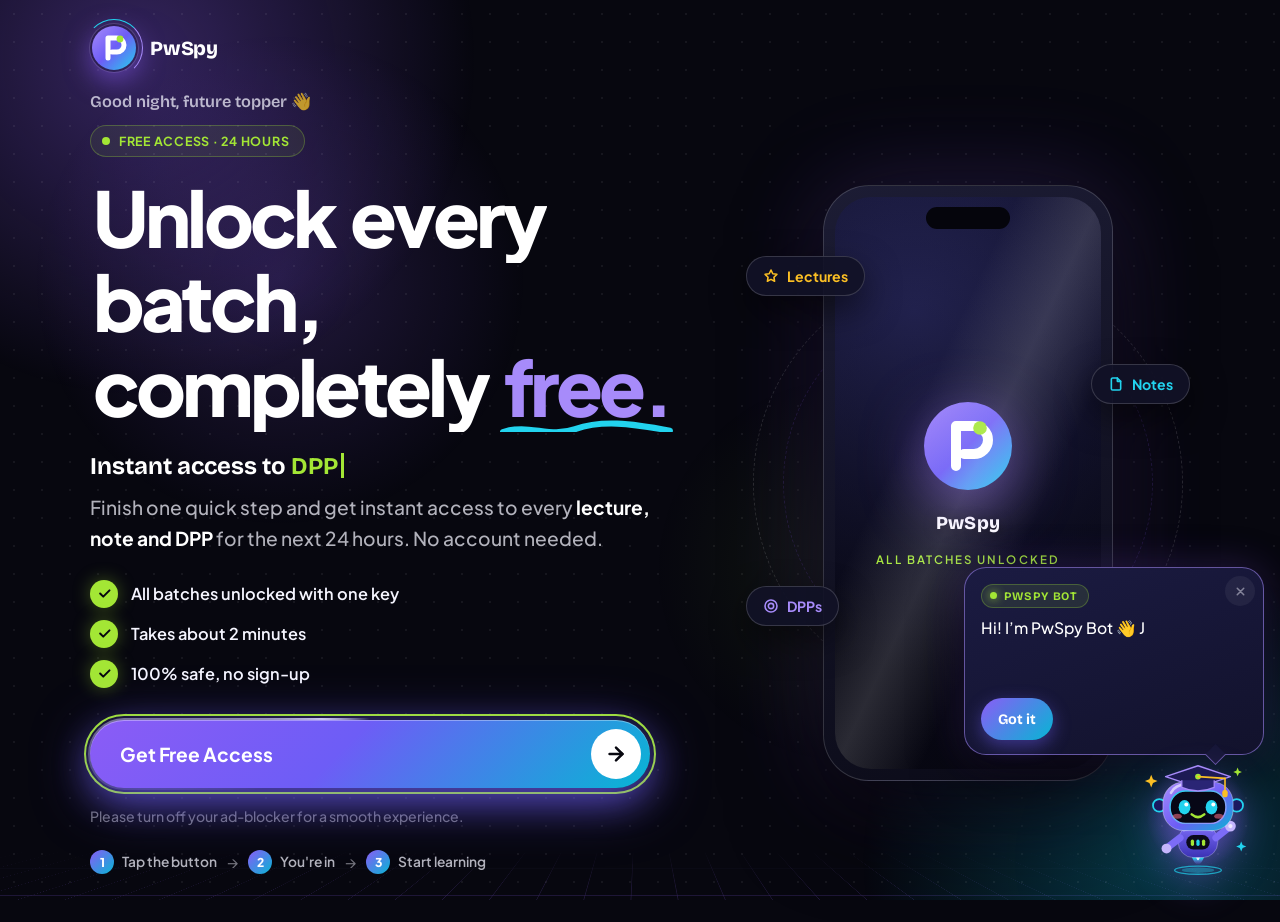
==== public/index.html @ b7577b9e "feat: redirect to new index page and create index.html V0-Chat-Id: pfvZakaR2ly" ====
<!DOCTYPE html>
<html lang="en">
<head>
<meta charset="UTF-8">
<meta name="viewport" content="width=device-width,initial-scale=1.0,minimum-scale=1.0,viewport-fit=cover">
<title>PwSpy · Unlock Access</title>
<link rel="icon" href="data:image/svg+xml,<svg xmlns='http://www.w3.org/2000/svg' viewBox='0 0 48 48'><circle cx='24' cy='24' r='22' fill='%238b5cf6'/><path d='M18 34V14h9a7 7 0 0 1 0 14h-5' fill='none' stroke='%23fff' stroke-width='5' stroke-linecap='round' stroke-linejoin='round'/></svg>" type="image/svg+xml">
<meta name="theme-color" content="#07070f">
<meta name="color-scheme" content="dark">
<link rel="preconnect" href="https://fonts.googleapis.com/">
<link rel="preconnect" href="https://fonts.gstatic.com/" crossorigin>
<link href="https://fonts.googleapis.com/css2?family=Bricolage+Grotesque:opsz,wght@12..96,300..800&family=Plus+Jakarta+Sans:wght@400..800&display=swap" rel="stylesheet">
<style>
@charset "utf-8";
*, ::before, ::after { margin: 0px; padding: 0px; box-sizing: border-box; }
:root { --bg: #07070f; --line: rgba(255,255,255,.09); --line2: rgba(255,255,255,.16); --tx: #f5f5ff; --tx2: rgba(245,245,255,.72); --tx3: rgba(245,245,255,.46); --v: #8b5cf6; --v2: #a78bfa; --c: #06b6d4; --c2: #22d3ee; --g: #a3e635; --ff: 'Plus Jakarta Sans',system-ui,-apple-system,'Segoe UI',Roboto,sans-serif; --fd: 'Bricolage Grotesque','Plus Jakarta Sans',system-ui,sans-serif; --ease: cubic-bezier(.16,1,.3,1); }
html { text-size-adjust: 100%; color-scheme: dark; }
::selection { background: rgba(139, 92, 246, 0.55); color: rgb(255, 255, 255); }
body { min-height: 100dvh; background: var(--bg); color: var(--tx); font-family: var(--ff); -webkit-font-smoothing: antialiased; overflow-x: hidden; position: relative; padding: max(18px,env(safe-area-inset-top)) max(20px,env(safe-area-inset-right)) max(28px,env(safe-area-inset-bottom)) max(20px,env(safe-area-inset-left)); }
a, button { touch-action: manipulation; -webkit-tap-highlight-color: transparent; font-family: inherit; }
button { border: none; background: none; color: inherit; cursor: pointer; }
:focus-visible { outline: 2px solid var(--c2); outline-offset: 3px; }
.bg { position: fixed; inset: 0px; pointer-events: none; z-index: 0; overflow: hidden; transform: translateZ(0px); }
.b1, .b2, .b3 { position: absolute; border-radius: 50%; }
.b1 { width: 720px; height: 720px; top: -300px; left: -220px; background: radial-gradient(circle, rgba(139, 92, 246, 0.34), transparent 66%); animation: 22s ease-in-out 0s infinite alternate none running drift; }
.b2 { width: 640px; height: 640px; bottom: -280px; right: -200px; background: radial-gradient(circle, rgba(6, 182, 212, 0.28), transparent 66%); animation: 28s ease-in-out 0s infinite alternate-reverse none running drift; }
.b3 { width: 420px; height: 420px; top: 40%; left: 50%; background: radial-gradient(circle, rgba(163, 230, 53, 0.08), transparent 66%); animation: 34s ease-in-out 0s infinite alternate none running drift; }
@keyframes drift { 0% { transform: translate(0px, 0px) scale(1); } 100% { transform: translate(46px, 32px) scale(1.12); } }
.dots { position: absolute; inset: 0px; opacity: 0.5; background-image: radial-gradient(rgba(255, 255, 255, 0.12) 1px, transparent 1px); background-size: 28px 28px; }
.page { position: relative; z-index: 1; width: 100%; max-width: 1100px; margin: 0px auto; min-height: calc(100dvh - 46px); display: flex; flex-direction: column; }
.nav { display: flex; align-items: center; justify-content: space-between; gap: 12px; padding: 6px 0px 0px; animation: rise .7s var(--ease) backwards; }
.logo { display: inline-flex; align-items: center; gap: 12px; font-family: var(--fd); font-size: 1.25rem; font-weight: 800; letter-spacing: -0.01em; color: rgb(255, 255, 255); cursor: pointer; }
.logo i { position: relative; display: grid; place-items: center; width: 48px; height: 48px; border-radius: 50%; }
.logo i svg { width: 100%; height: 100%; display: block; border-radius: 50%; box-shadow: rgba(139, 92, 246, 0.55) 0px 8px 26px, rgba(255, 255, 255, 0.15) 0px 0px 0px 1px; }
.logo i::after { content: ""; position: absolute; inset: -5px; border-radius: 50%; border: 1.5px solid transparent; border-top-color: var(--c2); border-right-color: var(--v2); animation: 6s linear 0s infinite normal none running spin; }
.main { flex: 1 1 0%; display: grid; grid-template-columns: minmax(0px, 1fr); gap: 40px; align-items: center; padding: 34px 0px 10px; }
.badge { display: inline-flex; align-items: center; gap: 9px; padding: 7px 15px 7px 11px; margin-bottom: 22px; border-radius: 100px; font-size: 0.78rem; font-weight: 700; letter-spacing: 0.06em; text-transform: uppercase; color: var(--g); background: rgba(163, 230, 53, 0.08); border: 1px solid rgba(163, 230, 53, 0.28); animation: rise .7s var(--ease) .1s backwards; }
.live { width: 8px; height: 8px; border-radius: 50%; background: var(--g); animation: 2s ease-out 0s infinite normal none running live; }
@keyframes live { 0% { box-shadow: rgba(163, 230, 53, 0.6) 0px 0px 0px 0px; } 100% { box-shadow: rgba(163, 230, 53, 0) 0px 0px 0px 11px; } }
h1 { font-size: clamp(2.6rem, 10.5vw, 4.7rem); font-weight: 800; line-height: 0.98; letter-spacing: -0.05em; color: rgb(255, 255, 255); }
.ln { display: block; }
.w { display: inline-block; overflow: hidden; vertical-align: top; padding: 0px 0.04em 0.12em; }
.w > span { display: inline-block; animation: up .9s var(--ease) calc(var(--d)*80ms + .25s) backwards; transition: transform .35s var(--ease); }
@keyframes up { 0% { transform: translateY(110%) rotate(5deg); } 100% { transform: none; } }
@media (hover: hover) { .w:not(.hl) > span:hover { transform: translateY(-6px) rotate(-3deg); } }
.hl { position: relative; color: var(--v2); }
.hl svg { position: absolute; left: 0px; bottom: -0.08em; width: 100%; height: 0.24em; overflow: visible; }
.hl path { fill: none; stroke: var(--c2); stroke-width: 4; stroke-linecap: round; stroke-dasharray: 320; stroke-dashoffset: 320; animation: ink 1.2s var(--ease) 1.1s forwards; }
@keyframes ink { 100% { stroke-dashoffset: 0; } }
.lead { margin-top: 22px; max-width: 30em; font-size: clamp(1.02rem, 3.9vw, 1.2rem); font-weight: 500; line-height: 1.6; color: var(--tx2); animation: rise .8s var(--ease) .55s backwards; }
.lead b { color: rgb(255, 255, 255); font-weight: 700; }
.perks { list-style: none; display: grid; gap: 12px; margin-top: 26px; }
.perks li { display: flex; align-items: center; gap: 13px; font-size: 1.02rem; font-weight: 600; animation: rise .7s var(--ease) backwards; transition: transform .3s var(--ease); }
.perks li:nth-child(1) { animation-delay: 0.7s; } .perks li:nth-child(2) { animation-delay: 0.8s; } .perks li:nth-child(3) { animation-delay: 0.9s; }
.perks li:hover { transform: translateX(6px); }
.perks i { flex-shrink: 0; width: 28px; height: 28px; border-radius: 50%; display: grid; place-items: center; color: rgb(7, 7, 15); background: var(--g); box-shadow: rgba(163, 230, 53, 0.35) 0px 0px 18px; transition: transform .3s var(--ease); }
.perks li:hover i { transform: scale(1.18) rotate(-8deg); }
.perks svg { width: 15px; height: 15px; }
.perks svg path { stroke-dasharray: 24; stroke-dashoffset: 24; animation: draw .5s var(--ease) forwards; }
.perks li:nth-child(1) path { animation-delay: 1s; } .perks li:nth-child(2) path { animation-delay: 1.15s; } .perks li:nth-child(3) path { animation-delay: 1.3s; }
@keyframes draw { 100% { stroke-dashoffset: 0; } }
.actions { display: flex; flex-direction: column; gap: 12px; margin-top: 32px; animation: rise .8s var(--ease) 1s backwards; }
.cta-wrap { position: relative; max-width: 560px; }
.glow { position: absolute; inset: 4px; border-radius: 100px; background: transparent; box-shadow: rgba(109, 93, 246, 0.55) 0px 12px 56px 4px; animation: 3s ease-in-out 0s infinite normal none running pulse; }
@keyframes pulse { 0%, 100% { opacity: 0.45; transform: scale(0.98); } 50% { opacity: 0.8; transform: scale(1.02); } }
@property --ang { syntax: "<angle>"; inherits: false; initial-value: 0deg; }
@keyframes angle { 100% { --ang: 360deg; } }
.cta-wrap::before { content: ""; position: absolute; inset: -2px; border-radius: 100px; background: conic-gradient(from var(--ang),transparent 0 70%,rgba(255,255,255,.95) 85%,transparent 100%); animation: 3s linear 0s infinite normal none running angle; }
.cta { position: relative; z-index: 1; display: flex; align-items: center; justify-content: space-between; gap: 14px; width: 100%; min-height: 68px; padding: 9px 9px 9px 30px; border-radius: 100px; overflow: hidden; text-decoration: none; color: rgb(255, 255, 255); font-size: clamp(1.05rem, 4.4vw, 1.2rem); font-weight: 700; background: linear-gradient(135deg,var(--v),#6d5df6 45%,var(--c)); box-shadow: rgba(255, 255, 255, 0.35) 0px 1px 0px inset, rgba(109, 93, 246, 0.5) 0px 12px 34px; transition: transform .35s var(--ease),filter .35s; }
.cta::after { content: ""; position: absolute; inset: 0px; background: linear-gradient(105deg, transparent 30%, rgba(255, 255, 255, 0.35) 50%, transparent 70%); transform: translateX(-130%); animation: 3.4s ease-in-out 0s infinite normal none running sheen; pointer-events: none; }
@keyframes sheen { 0% { transform: translateX(-130%); } 55%, 100% { transform: translateX(130%); } }
.arr { flex-shrink: 0; width: 50px; height: 50px; padding: 14px; border-radius: 50%; color: rgb(7, 7, 15); background: rgb(255, 255, 255); transition: transform .35s var(--ease); }
.cta:hover { transform: translateY(-3px); filter: brightness(1.08); }
.cta:hover .arr { transform: translateX(4px); }
.cta:active { transform: scale(0.985); }
.cta.go { pointer-events: none; }
.rp { position: absolute; border-radius: 50%; background: rgba(255, 255, 255, 0.4); transform: scale(0); animation: 0.7s ease-out 0s 1 normal forwards running rpl; pointer-events: none; }
@keyframes rpl { 100% { transform: scale(3.2); opacity: 0; } }
.spin { flex-shrink: 0; width: 26px; height: 26px; margin: 12px 14px; border-radius: 50%; border: 3px solid rgba(255,255,255,.35); border-top-color: rgb(255, 255, 255); animation: 0.7s linear 0s infinite normal none running spin; }
@keyframes spin { 100% { transform: rotate(360deg); } }
.fine { margin-top: 18px; font-size: 0.88rem; font-weight: 500; line-height: 1.55; color: var(--tx3); animation: rise .8s var(--ease) 1.15s backwards; }
.steps { display: flex; align-items: center; flex-wrap: wrap; gap: 8px 10px; margin-top: 22px; animation: rise .8s var(--ease) 1.25s backwards; }
.steps span { display: inline-flex; align-items: center; gap: 8px; font-size: 0.86rem; font-weight: 600; color: var(--tx2); }
.steps b { width: 24px; height: 24px; border-radius: 50%; display: grid; place-items: center; font-size: 0.76rem; font-weight: 800; color: rgb(255, 255, 255); background: linear-gradient(135deg,var(--v),var(--c)); }
.steps em { font-style: normal; color: var(--tx3); display: inline-block; animation: 1.6s ease-in-out 0s infinite normal none running nx; }
@keyframes nx { 0%, 100% { transform: translateX(0px); opacity: 0.5; } 50% { transform: translateX(5px); opacity: 1; } }
@keyframes rise { 0% { opacity: 0; transform: translateY(24px); } 100% { opacity: 1; transform: none; } }
.stage { display: none; position: relative; justify-content: center; animation: rise 1s var(--ease) .4s backwards; }
.stage::before, .stage::after { content: ""; position: absolute; left: 50%; top: 50%; border-radius: 50%; border: 1.5px dashed rgba(255, 255, 255, 0.14); transform: translate(-50%, -50%); pointer-events: none; }
.stage::before { width: min(100%, 430px); aspect-ratio: 1 / 1; animation: 40s linear 0s infinite normal none running rot; }
.stage::after { width: min(86%, 370px); aspect-ratio: 1 / 1; border-color: rgba(139, 92, 246, 0.2); animation: 60s linear 0s infinite reverse none running rot; }
@keyframes rot { 100% { transform: translate(-50%, -50%) rotate(360deg); } }
.phone { position: relative; z-index: 2; width: min(290px, 100%); aspect-ratio: 9 / 18.5; padding: 11px; border-radius: 46px; background: linear-gradient(160deg, rgb(28, 28, 52), rgb(11, 11, 24)); border: 1px solid var(--line2); box-shadow: rgba(0, 0, 0, 0.65) 0px 40px 90px, rgba(139, 92, 246, 0.22) 0px 0px 100px; animation: 6s ease-in-out 0s infinite normal none running float; transition: transform 0.25s ease-out; }
@keyframes float { 0%, 100% { transform: translateY(0px); } 50% { transform: translateY(-14px); } }
.screen { position: relative; width: 100%; height: 100%; border-radius: 36px; overflow: hidden; background: radial-gradient(circle at 30% 20%, rgb(42, 42, 98), rgb(9, 9, 26) 72%); }
.screen::after { content: ""; position: absolute; inset: 0px; background: linear-gradient(rgba(7, 7, 15, 0.15), rgba(7, 7, 15, 0.7)); }
.screen::before { content: ""; position: absolute; inset: -50%; z-index: 3; pointer-events: none; background: linear-gradient(115deg, transparent 42%, rgba(255, 255, 255, 0.14) 50%, transparent 58%); animation: 6s ease-in-out 0s infinite normal none running gloss; }
@keyframes gloss { 0%, 55% { transform: translateX(-60%); } 100% { transform: translateX(60%); } }
.notch { position: absolute; top: 10px; left: 50%; width: 84px; height: 22px; transform: translateX(-50%); border-radius: 20px; background: rgb(5, 5, 12); z-index: 3; }
.pcenter { position: absolute; inset: 0px; z-index: 2; display: flex; flex-direction: column; align-items: center; justify-content: center; gap: 18px; }
.plogo { width: 96px; height: 96px; filter: drop-shadow(rgba(139, 92, 246, 0.55) 0px 14px 30px); animation: 6s ease-in-out 0s infinite normal none running float; }
.plabel { font-family: var(--fd); font-size: 1.15rem; font-weight: 800; letter-spacing: 0.02em; color: rgb(255, 255, 255); text-shadow: rgba(0, 0, 0, 0.8) 0px 2px 12px; }
.psub { font-size: 0.72rem; font-weight: 600; letter-spacing: 0.18em; text-transform: uppercase; color: var(--g); }
.fl { position: absolute; z-index: 4; display: inline-flex; align-items: center; gap: 8px; padding: 10px 16px; border-radius: 100px; font-size: 0.88rem; font-weight: 700; background: rgba(18, 18, 38, 0.92); border: 1px solid var(--line2); box-shadow: rgba(0, 0, 0, 0.5) 0px 14px 34px; animation: 5s ease-in-out 0s infinite normal none running fl; cursor: pointer; transition: transform .3s var(--ease); }
.fl svg { width: 16px; height: 16px; }
.f1 { top: 12%; left: 0px; color: rgb(251, 191, 36); }
.f2 { top: 30%; right: 0px; color: var(--c2); animation-delay: -1.2s; }
.f3 { bottom: 26%; left: 0px; color: var(--v2); animation-delay: -2.4s; }
.f4 { bottom: 10%; right: 0px; color: var(--g); animation-delay: -3.6s; }
@keyframes fl { 0%, 100% { transform: translateY(0px); } 50% { transform: translateY(-12px); } }
.topbar { position: fixed; top: 0px; left: 0px; right: 0px; height: 3px; z-index: 80; background: linear-gradient(90deg,var(--v),var(--c),var(--g)); transform-origin: left center; animation: loadbar 1.3s var(--ease) forwards; pointer-events: none; }
@keyframes loadbar { 0% { transform: scaleX(0); opacity: 1; } 70% { transform: scaleX(1); opacity: 1; } 100% { transform: scaleX(1); opacity: 0; } }
.shoot { position: absolute; width: 130px; height: 2px; border-radius: 2px; background: linear-gradient(90deg, transparent, rgba(255, 255, 255, 0.95)); top: var(--t); left: var(--l); opacity: 0; animation: shoot 7s linear var(--dl) infinite; }
@keyframes shoot { 0% { opacity: 0; transform: translate(0px, 0px) rotate(32deg); } 3% { opacity: 1; } 13% { opacity: 0; transform: translate(300px, 190px) rotate(32deg); } 100% { opacity: 0; } }
.greet { margin-bottom: 14px; font-family: var(--fd); font-size: 1.02rem; font-weight: 600; color: var(--tx2); animation: rise .7s var(--ease) backwards; }
.ln.l2 { display: inline-block; position: relative; }
.st { position: absolute; width: 0.34em; height: 0.34em; background: linear-gradient(135deg,#fff,var(--g)); clip-path: polygon(50% 0px, 62% 38%, 100% 50%, 62% 62%, 50% 100%, 38% 62%, 0px 50%, 38% 38%); animation: 2.4s ease-in-out 0s infinite normal none running tw; opacity: 0; }
.s1 { top: -0.12em; right: -0.28em; animation-delay: 1.4s; }
.s2 { top: 0.5em; right: -0.5em; width: 0.2em; height: 0.2em; animation-delay: 1.9s; }
.s3 { top: -0.2em; left: 52%; width: 0.22em; height: 0.22em; animation-delay: 2.3s; }
@keyframes tw { 0%, 100% { opacity: 0; transform: scale(0.3) rotate(0deg); } 50% { opacity: 1; transform: scale(1) rotate(90deg); } }
.type { margin-top: 20px; font-family: var(--fd); font-size: clamp(1.1rem, 4.4vw, 1.5rem); font-weight: 700; color: rgb(255, 255, 255); animation: rise .8s var(--ease) .5s backwards; }
.tw { color: var(--g); }
.caret { display: inline-block; width: 3px; height: 1.05em; margin-left: 3px; vertical-align: -0.15em; background: var(--g); animation: 1s steps(1) 0s infinite normal none running blink; }
@keyframes blink { 50% { opacity: 0; } }
.type + .lead { margin-top: 12px; }
.sbar { position: fixed; z-index: 30; left: 0px; right: 0px; bottom: 0px; padding: 12px max(16px,env(safe-area-inset-right)) max(14px,env(safe-area-inset-bottom)) max(16px,env(safe-area-inset-left)); background: linear-gradient(transparent, rgba(7, 7, 15, 0.92) 40%); transform: translateY(120%); transition: transform .45s var(--ease); pointer-events: none; }
.sbar.show { transform: none; pointer-events: auto; }
.scta { display: flex; align-items: center; justify-content: center; gap: 10px; width: 100%; max-width: 520px; margin: 0px auto; min-height: 56px; border-radius: 100px; text-decoration: none; color: rgb(255, 255, 255); font-family: var(--fd); font-size: 1.08rem; font-weight: 700; background: linear-gradient(135deg,var(--v),var(--c)); box-shadow: rgba(109, 93, 246, 0.55) 0px 10px 30px, rgba(255, 255, 255, 0.3) 0px 1px 0px inset; }
.scta svg { width: 20px; height: 20px; }
.cur { display: none; }
section { display: flex; flex-direction: column; }
section > * { min-width: 0px; }
.badge { align-self: flex-start; }
html, body { overflow-x: hidden; max-width: 100%; }
.floor { display: none; }
.spot { position: absolute; width: 560px; height: 560px; left: 0px; top: 0px; border-radius: 50%; opacity: 0; background: radial-gradient(circle, rgba(139, 92, 246, 0.2), transparent 62%); will-change: transform; }
.bot { position: fixed; left: 0px; top: 0px; z-index: 45; width: min(300px, -24px + 100vw); display: flex; flex-direction: column; align-items: flex-end; pointer-events: none; opacity: 0; visibility: hidden; transition: transform .8s var(--ease),opacity .4s,visibility .4s; will-change: transform; }
.bot.show { opacity: 1; visibility: visible; }
.bot.below { flex-direction: column-reverse; }
.bbl { position: relative; width: 100%; padding: 14px 16px; border-radius: 22px; background: linear-gradient(160deg, rgb(27, 27, 66), rgb(18, 18, 44)); border: 1px solid rgba(167, 139, 250, 0.55); box-shadow: rgba(0, 0, 0, 0.6) 0px 20px 50px, rgba(139, 92, 246, 0.25) 0px 0px 40px; transform-origin: 85% 100%; pointer-events: none; }
.bot.show .bbl, .bot.show .rb { pointer-events: auto; }
.bot.show .bbl { animation: bpop .55s var(--ease); }
@keyframes bpop { 0% { opacity: 0; transform: translateY(14px) scale(0.85); } 100% { opacity: 1; transform: none; } }
.bbl::after { content: ""; position: absolute; right: 40px; bottom: -8px; width: 15px; height: 15px; background: rgb(23, 23, 56); border-right: 1px solid rgba(167, 139, 250, 0.55); border-bottom: 1px solid rgba(167, 139, 250, 0.55); transform: rotate(45deg); }
.bot.below .bbl::after { bottom: auto; top: -8px; transform: rotate(225deg); }
.bx { position: absolute; top: 8px; right: 8px; width: 30px; height: 30px; border-radius: 50%; display: grid; place-items: center; color: var(--tx3); background: rgba(255, 255, 255, 0.06); }
.bx svg { width: 13px; height: 13px; }
.bx:hover { color: rgb(255, 255, 255); background: rgba(255, 255, 255, 0.14); }
.bn { display: inline-flex; align-items: center; gap: 7px; padding: 4px 10px 4px 8px; border-radius: 100px; font-family: var(--fd); font-size: 0.72rem; font-weight: 700; letter-spacing: 0.08em; text-transform: uppercase; color: var(--g); background: rgba(163, 230, 53, 0.1); border: 1px solid rgba(163, 230, 53, 0.28); }
.bn i { width: 7px; height: 7px; border-radius: 50%; background: var(--g); box-shadow: 0 0 10px var(--g); animation: 1.8s ease-in-out 0s infinite normal none running pulse; }
.bt { margin: 8px 0px 12px; padding-right: 14px; font-size: 0.98rem; line-height: 1.5; font-weight: 500; color: rgb(255, 255, 255); }
.bt .th { opacity: 0; }
.bb { display: flex; flex-wrap: wrap; gap: 8px; }
.bbtn { display: inline-flex; align-items: center; gap: 7px; min-height: 42px; padding: 0px 17px; border-radius: 100px; font-family: var(--fd); font-size: 0.9rem; font-weight: 700; transition: transform .25s var(--ease),background .25s; }
.bbtn:active { transform: scale(0.97); }
.bbtn.p { color: rgb(255, 255, 255); background: linear-gradient(135deg,var(--v),var(--c)); box-shadow: rgba(109, 93, 246, 0.45) 0px 6px 18px; }
.rb { width: 108px; height: auto; margin: 0px 12px 0px 0px; overflow: visible; filter: drop-shadow(rgba(139, 92, 246, 0.45) 0px 14px 18px); animation: 3s ease-in-out 0s infinite normal none running rfloat; cursor: pointer; }
@keyframes rfloat { 0%, 100% { transform: translateY(0px); } 50% { transform: translateY(-8px); } }
.aura { transform-box: fill-box; transform-origin: center center; animation: 3s ease-in-out 0s infinite normal none running aura; }
@keyframes aura { 0%, 100% { transform: scale(0.92); opacity: 0.7; } 50% { transform: scale(1.08); opacity: 1; } }
.holo { transform-box: fill-box; transform-origin: center center; animation: 2.4s ease-out 0s infinite normal none running holo; }
@keyframes holo { 0% { transform: scale(0.5); opacity: 0.9; } 100% { transform: scale(1.4); opacity: 0; } }
.rsh { transform-box: fill-box; transform-origin: center center; animation: 3s ease-in-out 0s infinite normal none running rsh; }
@keyframes rsh { 0%, 100% { transform: scale(1); opacity: 1; } 50% { transform: scale(0.7); opacity: 0.6; } }
.flame { transform-box: fill-box; transform-origin: 50% 0px; animation: 0.22s ease-in-out 0s infinite alternate none running flame; }
.flame.f2 { animation-duration: 0.16s; }
@keyframes flame { 0% { transform: scaleY(0.8) scaleX(0.92); } 100% { transform: scaleY(1.2) scaleX(1.05); } }
.bars rect { transform-box: fill-box; transform-origin: 50% 100%; animation: 0.8s ease-in-out 0s infinite alternate none running eq; }
.bars rect:nth-child(2) { animation-delay: 0.2s; } .bars rect:nth-child(3) { animation-delay: 0.4s; }
@keyframes eq { 0% { transform: scaleY(0.4); } 100% { transform: scaleY(1.7); } }
.bot.talk .bars rect { animation-duration: 0.25s; }
.ear { animation: 1.6s ease-in-out 0s infinite normal none running ear; }
@keyframes ear { 0%, 100% { stroke: rgb(34, 211, 238); fill: rgb(27, 24, 96); } 50% { stroke: rgb(163, 230, 53); fill: rgb(44, 38, 144); } }
.look { animation: 6s ease-in-out 0s infinite normal none running look; }
@keyframes look { 0%, 35%, 100% { transform: translate(0px, 0px); } 45%, 60% { transform: translate(-3px, 0px); } 70%, 85% { transform: translate(3px, 1px); } }
.bot.point .look { animation: none; transform: translate(0px, 3px); }
.bot.point.below .look { transform: translate(0px, -3px); }
.tassel { transform-box: view-box; transform-origin: 90px 26px; animation: 2.2s ease-in-out 0s infinite normal none running tas; }
@keyframes tas { 0%, 100% { transform: rotate(-8deg); } 50% { transform: rotate(8deg); } }
.bs { transform-box: fill-box; transform-origin: center center; animation: 2.4s ease-in-out 0s infinite normal none running tw; }
.bs.b2 { animation-delay: 0.8s; } .bs.b3 { animation-delay: 1.6s; }
.eye { transform-box: fill-box; transform-origin: center center; animation: 4s ease 0s infinite normal none running blink2; }
@keyframes blink2 { 0%, 92%, 100% { transform: scaleY(1); } 95% { transform: scaleY(0.08); } }
.mouth { transform-box: fill-box; transform-origin: center center; }
.bot.talk .mouth { animation: 0.22s ease-in-out 0s infinite alternate none running talk; }
@keyframes talk { 0% { transform: scaleY(1); } 100% { transform: scaleY(1.9); } }
.armR { transform-origin: 80px 92px; animation: 1.1s ease-in-out 0s infinite normal none running wave; }
@keyframes wave { 0%, 100% { transform: rotate(-12deg); } 50% { transform: rotate(26deg); } }
.bot.point .armR { animation: 0.7s ease-in-out 0s infinite normal none running poke; }
@keyframes poke { 0%, 100% { transform: rotate(124deg); } 50% { transform: rotate(142deg); } }
.bot.point .rb { animation: 0.9s ease-in-out 0s infinite normal none running rhop; }
@keyframes rhop { 0%, 100% { transform: translateY(0px); } 50% { transform: translateY(-12px); } }
.cta-wrap.nudged::after { content: ""; position: absolute; inset: -6px; border-radius: 100px; border: 2px solid var(--g); pointer-events: none; animation: 1.2s ease-out 0s infinite normal none running ringp; }
@keyframes ringp { 0% { transform: scale(1); opacity: 0.95; } 100% { transform: scale(1.07, 1.3); opacity: 0; } }
@media (min-width: 760px) { .main { grid-template-columns: minmax(0px, 1.1fr) minmax(0px, 0.9fr); gap: 36px; padding: 20px 0px; } .stage { display: flex; } h1 { font-size: clamp(2.8rem, 5.6vw, 5.4rem); } }
@media (min-width: 960px) { .main { gap: 56px; grid-template-columns: minmax(0px, 1.15fr) minmax(0px, 0.85fr); } }
@media (min-width: 760px) and (max-width: 1100px) { .phone { width: min(240px, 100%); } .fl { font-size: 0.8rem; padding: 8px 12px; } .stage::before { width: min(400px, 115%); } .stage::after { width: min(500px, 135%); } }
@media (hover: hover) and (min-width: 960px) { .spot { opacity: 1; } .sbar { display: none; } h1 { font-size: clamp(3.4rem, 6vw, 5.4rem); } .floor { display: block; position: absolute; left: -40%; right: -40%; bottom: -6%; height: 46vh; opacity: 0.55; transform: perspective(520px) rotateX(64deg); transform-origin: 50% 100%; background-image: linear-gradient(rgba(139, 92, 246, 0.45) 1px, transparent 1px), linear-gradient(90deg, rgba(139, 92, 246, 0.45) 1px, transparent 1px); background-size: 60px 60px; animation: 4s linear 0s infinite normal none running floor; mask-image: linear-gradient(0deg, rgb(0, 0, 0) 20%, transparent 95%); } @keyframes floor { 100% { background-position: 0px 60px; } } .cur { display: block; position: fixed; z-index: 70; left: 0px; top: 0px; width: 38px; height: 38px; margin: -19px 0px 0px -19px; border-radius: 50%; pointer-events: none; border: 1.5px solid rgba(255, 255, 255, 0.55); mix-blend-mode: difference; opacity: 0; transition: width .3s var(--ease),height .3s var(--ease),margin .3s var(--ease),background .3s,opacity .3s; } .cur.on { opacity: 1; } .cur.big { width: 68px; height: 68px; margin: -34px 0px 0px -34px; background: rgba(255, 255, 255, 0.18); } }
@media (hover: none), (max-width: 959px) { body { padding-bottom: max(96px,env(safe-area-inset-bottom)); } }
@media (max-width: 380px) { .badge { font-size: 0.7rem; } .cta { min-height: 62px; padding-left: 20px; font-size: 1rem; } .arr { width: 46px; height: 46px; padding: 12px; } .perks li { font-size: 0.96rem; } }
@media (max-height: 760px) { h1 { font-size: clamp(2.2rem, 8vw, 3.6rem); } .main { padding-top: 14px; gap: 24px; } .greet { margin-bottom: 8px; } .badge { margin-bottom: 14px; } .type { margin-top: 12px; } .actions { margin-top: 18px; } }
@media (max-height: 760px) and (min-width: 960px) { h1 { font-size: clamp(2.6rem, 4.6vw, 4rem); } }
@media (prefers-reduced-motion: reduce) { *, ::before, ::after { animation-duration: 0.01ms !important; animation-iteration-count: 1 !important; transition-duration: 0.01ms !important; } .hl path { stroke-dashoffset: 0; } }
</style>
</head>
<body>

<div class="topbar"></div>
<div class="bg"><span class="shoot" style="--t:8%;--l:12%;--dl:1s"></span><span class="shoot" style="--t:20%;--l:55%;--dl:3.5s"></span><span class="shoot" style="--t:4%;--l:78%;--dl:6s"></span><div class="floor"></div><div class="spot" id="spot"></div><div class="b1"></div><div class="b2"></div><div class="b3"></div><div class="dots"></div></div>

<div class="page">
  <nav class="nav">
    <span class="logo">
      <i>
        <svg viewBox="0 0 48 48" aria-hidden="true">
          <defs>
            <linearGradient id="pwG" x1="0" y1="0" x2="1" y2="1">
              <stop offset="0" stop-color="#a78bfa"></stop>
              <stop offset=".5" stop-color="#6d5df6"></stop>
              <stop offset="1" stop-color="#22d3ee"></stop>
            </linearGradient>
          </defs>
          <circle cx="24" cy="24" r="22" fill="url(#pwG)"></circle>
          <path d="M18 34V14h9a7 7 0 0 1 0 14h-5" fill="none" stroke="#fff" stroke-width="5" stroke-linecap="round" stroke-linejoin="round"></path>
          <circle cx="30" cy="15" r="3.4" fill="#a3e635"></circle>
        </svg>
      </i>PwSpy
    </span>
  </nav>

  <main class="main">
    <section>
      <p class="greet" id="greet">Good night, future topper 👋</p>
      <div class="badge"><span class="live"></span>Free access · 24 hours</div>

      <h1 aria-label="Unlock every batch, free for 24 hours">
        <span class="ln" aria-hidden="true"><span class="w"><span style="--d:0">Unlock</span></span> <span class="w"><span style="--d:1">every</span></span> <span class="w"><span style="--d:2">batch,</span></span></span>
        <span class="ln l2" aria-hidden="true"><span class="w"><span style="--d:3">completely</span></span> <span class="w hl"><span style="--d:4">free.</span><svg viewBox="0 0 120 12" preserveAspectRatio="none"><path d="M2 8 C 20 2, 34 12, 52 6 S 90 2, 118 7"></path></svg></span><i class="st s1"></i><i class="st s2"></i><i class="st s3"></i></span>
      </h1>

      <p class="type">Instant access to <span class="tw" id="tw"></span><span class="caret"></span></p>

      <p class="lead">Finish one quick step and get instant access to every <b>lecture, note and DPP</b> for the next 24 hours. No account needed.</p>

      <ul class="perks">
        <li><i><svg viewBox="0 0 24 24" fill="none" stroke="currentColor" stroke-width="3.2" stroke-linecap="round" stroke-linejoin="round"><path d="M5 12l5 5L20 7"></path></svg></i>All batches unlocked with one key</li>
        <li><i><svg viewBox="0 0 24 24" fill="none" stroke="currentColor" stroke-width="3.2" stroke-linecap="round" stroke-linejoin="round"><path d="M5 12l5 5L20 7"></path></svg></i>Takes about 2 minutes</li>
        <li><i><svg viewBox="0 0 24 24" fill="none" stroke="currentColor" stroke-width="3.2" stroke-linecap="round" stroke-linejoin="round"><path d="M5 12l5 5L20 7"></path></svg></i>100% safe, no sign-up</li>
      </ul>

      <div class="actions">
        <div class="cta-wrap">
          <div class="glow"></div>
          <!-- ▼ jab tumhara apna content link ban jaye, bas ye href badal do -->
          <a class="cta" id="ctaBtn" href="/" target="_self">
            <span class="ctl">Get Free Access</span>
            <svg class="arr" viewBox="0 0 24 24" fill="none" stroke="currentColor" stroke-width="2.8" stroke-linecap="round" stroke-linejoin="round"><path d="M5 12h14"></path><path d="m12 5 7 7-7 7"></path></svg>
          </a>
        </div>
      </div>

      <p class="fine">Please turn off your ad-blocker for a smooth experience.</p>
      <div class="steps">
        <span><b>1</b>Tap the button</span><em>→</em>
        <span><b>2</b>You're in</span><em>→</em>
        <span><b>3</b>Start learning</span>
      </div>
    </section>

    <aside class="stage" aria-hidden="false">
      <div class="phone" id="phone">
        <div class="screen">
          <span class="notch"></span>
          <div class="pcenter">
            <svg class="plogo" viewBox="0 0 48 48" aria-hidden="true">
              <defs>
                <linearGradient id="pwG2" x1="0" y1="0" x2="1" y2="1">
                  <stop offset="0" stop-color="#a78bfa"></stop>
                  <stop offset=".5" stop-color="#6d5df6"></stop>
                  <stop offset="1" stop-color="#22d3ee"></stop>
                </linearGradient>
              </defs>
              <circle cx="24" cy="24" r="22" fill="url(#pwG2)"></circle>
              <path d="M18 34V14h9a7 7 0 0 1 0 14h-5" fill="none" stroke="#fff" stroke-width="5" stroke-linecap="round" stroke-linejoin="round"></path>
              <circle cx="30" cy="15" r="3.4" fill="#a3e635"></circle>
            </svg>
            <span class="plabel">PwSpy</span>
            <span class="psub">All batches unlocked</span>
          </div>
        </div>
      </div>
      <span class="fl f1"><svg viewBox="0 0 24 24" fill="none" stroke="currentColor" stroke-width="2.4" stroke-linecap="round" stroke-linejoin="round"><path d="M12 3l2.7 5.6 6.1.9-4.4 4.3 1 6.1L12 17l-5.4 2.9 1-6.1L3.2 9.5l6.1-.9z"></path></svg>Lectures</span>
      <span class="fl f2"><svg viewBox="0 0 24 24" fill="none" stroke="currentColor" stroke-width="2.4" stroke-linecap="round" stroke-linejoin="round"><path d="M14 3H7a2 2 0 0 0-2 2v14a2 2 0 0 0 2 2h10a2 2 0 0 0 2-2V8z"></path><path d="M14 3v5h5"></path></svg>Notes</span>
      <span class="fl f3"><svg viewBox="0 0 24 24" fill="none" stroke="currentColor" stroke-width="2.4" stroke-linecap="round" stroke-linejoin="round"><circle cx="12" cy="12" r="9"></circle><circle cx="12" cy="12" r="4"></circle></svg>DPPs</span>
      <span class="fl f4"><svg viewBox="0 0 24 24" fill="none" stroke="currentColor" stroke-width="2.4" stroke-linecap="round" stroke-linejoin="round"><circle cx="12" cy="12" r="9"></circle><path d="M12 7v5l3 2"></path></svg>24 hours</span>
    </aside>
  </main>
</div>

<div class="sbar" id="sbar"><a class="scta" id="scta" href="/"><span>Get Free Access</span><svg viewBox="0 0 24 24" fill="none" stroke="currentColor" stroke-width="2.8" stroke-linecap="round" stroke-linejoin="round"><path d="M5 12h14"></path><path d="m12 5 7 7-7 7"></path></svg></a></div>

<div class="cur" id="cur"></div>

<div class="bot" id="bot" role="dialog" aria-live="polite" aria-label="PwSpy Bot guide">
  <div class="bbl">
    <button class="bx" id="bx" type="button" aria-label="Close guide"><svg viewBox="0 0 24 24" fill="none" stroke="currentColor" stroke-width="2.8" stroke-linecap="round"><path d="M6 6l12 12M18 6L6 18"></path></svg></button>
    <div class="bn"><i></i>PwSpy Bot</div>
    <p class="bt"><span id="tv"></span><span class="th" id="th"></span></p>
    <div class="bb" id="bb"></div>
  </div>
  <svg class="rb" viewBox="0 0 120 134" fill="none" aria-hidden="true">
    <defs>
      <radialGradient id="rgA" cx=".5" cy=".5" r=".5"><stop offset="0" stop-color="#8b5cf6" stop-opacity=".45"></stop><stop offset="1" stop-color="#8b5cf6" stop-opacity="0"></stop></radialGradient>
      <linearGradient id="rgH" x1="0" y1="0" x2="1" y2="1"><stop offset="0" stop-color="#a78bfa"></stop><stop offset=".55" stop-color="#6d5df6"></stop><stop offset="1" stop-color="#06b6d4"></stop></linearGradient>
      <linearGradient id="rgB" x1="0" y1="0" x2="0" y2="1"><stop offset="0" stop-color="#7c6cf7"></stop><stop offset="1" stop-color="#3b32b5"></stop></linearGradient>
      <linearGradient id="rgV" x1="0" y1="0" x2="1" y2="1"><stop offset="0" stop-color="#22d3ee"></stop><stop offset="1" stop-color="#a78bfa"></stop></linearGradient>
      <linearGradient id="rgF" x1="0" y1="0" x2="0" y2="1"><stop offset="0" stop-color="#fff"></stop><stop offset=".4" stop-color="#22d3ee"></stop><stop offset="1" stop-color="#8b5cf6" stop-opacity="0"></stop></linearGradient>
    </defs>
    <circle class="aura" cx="60" cy="68" r="58" fill="url(#rgA)"></circle>
    <ellipse class="holo" cx="60" cy="128" rx="26" ry="4.5" stroke="#22d3ee" stroke-width="1.5" opacity=".7"></ellipse>
    <ellipse class="rsh" cx="60" cy="128" rx="18" ry="3" fill="rgba(34,211,238,.35)"></ellipse>
    <path class="flame" d="M52 110 Q60 134 68 110 Z" fill="url(#rgF)"></path>
    <path class="flame f2" d="M57 110 Q60 124 63 110 Z" fill="#fff" opacity=".85"></path>
    <rect x="38" y="78" width="44" height="36" rx="17" fill="url(#rgB)" stroke="rgba(255,255,255,.3)"></rect>
    <path d="M44 84 Q60 78 76 84" stroke="rgba(255,255,255,.35)" stroke-width="2" stroke-linecap="round"></path>
    <rect x="47" y="89" width="26" height="16" rx="8" fill="#0a0a1c"></rect>
    <g class="bars"><rect x="52" y="94" width="3.6" height="7" rx="1.8" fill="#a3e635"></rect><rect x="58.2" y="94" width="3.6" height="7" rx="1.8" fill="#22d3ee"></rect><rect x="64.4" y="94" width="3.6" height="7" rx="1.8" fill="#a3e635"></rect></g>
    <line x1="40" y1="92" x2="26" y2="103" stroke="#7c6cf7" stroke-width="8" stroke-linecap="round"></line>
    <circle cx="25" cy="104" r="5.5" fill="#c4b5fd"></circle>
    <g class="armR"><line x1="80" y1="92" x2="95" y2="80" stroke="#7c6cf7" stroke-width="8" stroke-linecap="round"></line><circle cx="96" cy="79" r="6" fill="#c4b5fd"></circle><circle cx="96" cy="79" r="2.4" fill="#fff" opacity=".7"></circle></g>
    <circle class="ear" cx="17" cy="56" r="7" fill="#1b1860" stroke="#22d3ee" stroke-width="2"></circle>
    <circle class="ear" cx="103" cy="56" r="7" fill="#1b1860" stroke="#22d3ee" stroke-width="2"></circle>
    <rect x="21" y="30" width="78" height="54" rx="23" fill="url(#rgH)" stroke="rgba(255,255,255,.4)"></rect>
    <path d="M30 42 Q34 33 48 32" stroke="rgba(255,255,255,.6)" stroke-width="3" stroke-linecap="round"></path>
    <rect x="29" y="40" width="62" height="36" rx="17" fill="#070716" stroke="url(#rgV)" stroke-width="1.6"></rect>
    <g class="look">
      <ellipse class="eye" cx="45" cy="55" rx="6.5" ry="8" fill="#22d3ee"></ellipse>
      <ellipse class="eye" cx="75" cy="55" rx="6.5" ry="8" fill="#22d3ee"></ellipse>
      <circle cx="47" cy="52" r="2.2" fill="#fff"></circle>
      <circle cx="77" cy="52" r="2.2" fill="#fff"></circle>
    </g>
    <ellipse cx="37" cy="68" rx="5" ry="2.8" fill="#fb7185" opacity=".55"></ellipse>
    <ellipse cx="83" cy="68" rx="5" ry="2.8" fill="#fb7185" opacity=".55"></ellipse>
    <path class="mouth" d="M53 66 Q60 72 67 66" stroke="#a3e635" stroke-width="2.8" stroke-linecap="round"></path>
    <path d="M60 36 L96 24 L60 12 L24 24 Z" fill="#1d1a55" stroke="#a78bfa" stroke-width="1.6" stroke-linejoin="round"></path>
    <path d="M42 28 V36 Q60 44 78 36 V28" fill="#2a2575" stroke="#a78bfa" stroke-width="1.4"></path>
    <circle cx="60" cy="24" r="3.2" fill="#a3e635"></circle>
    <g class="tassel"><path d="M60 24 L90 26" stroke="#fbbf24" stroke-width="1.8" stroke-linecap="round"></path><path d="M90 26 V40" stroke="#fbbf24" stroke-width="1.8" stroke-linecap="round"></path><rect x="87" y="39" width="6" height="8" rx="2.5" fill="#fbbf24"></rect></g>
    <path class="bs" d="M8 22 l2 5 5 2 -5 2 -2 5 -2 -5 -5 -2 5 -2z" fill="#fbbf24"></path>
    <path class="bs b2" d="M108 96 l1.6 4 4 1.6 -4 1.6 -1.6 4 -1.6 -4 -4 -1.6 4 -1.6z" fill="#22d3ee"></path>
    <path class="bs b3" d="M104 14 l1.4 3.4 3.4 1.4 -3.4 1.4 -1.4 3.4 -1.4 -3.4 -3.4 -1.4 3.4 -1.4z" fill="#a3e635"></path>
  </svg>
</div>

<script>
(function(){
  var reduce=matchMedia('(prefers-reduced-motion:reduce)').matches;
  var desktop=matchMedia('(hover:hover) and (min-width:960px)').matches;
  var vib=function(n){try{if(navigator.vibrate)navigator.vibrate(n)}catch(e){}};

  function makeFx(){
    var c=document.createElement('canvas');
    c.style.cssText='position:fixed;inset:0;width:100%;height:100%;z-index:60;pointer-events:none';
    document.body.appendChild(c);
    var x=c.getContext('2d'),P=[],run=false,dpr=Math.min(window.devicePixelRatio||1,2);
    function size(){c.width=innerWidth*dpr;c.height=innerHeight*dpr;x.setTransform(dpr,0,0,dpr,0,0)}
    size();addEventListener('resize',size);
    function loop(){
      x.clearRect(0,0,innerWidth,innerHeight);
      for(var i=P.length-1;i>=0;i--){
        var p=P[i];p.vy+=.13;p.vx*=.992;p.x+=p.vx;p.y+=p.vy;p.r+=p.vr;p.l-=p.d;
        if(p.l<=0||p.y>innerHeight+30){P.splice(i,1);continue}
        x.save();x.globalAlpha=Math.min(1,p.l*1.6);x.translate(p.x,p.y);x.rotate(p.r);x.fillStyle=p.c;
        if(p.s)x.fillRect(-p.z/2,-p.z/4,p.z,p.z/2);else{x.beginPath();x.arc(0,0,p.z/2.4,0,6.3);x.fill()}
        x.restore();
      }
      if(P.length)requestAnimationFrame(loop);else run=false;
    }
    return function(px,py,n,cols){
      if(reduce)return;
      for(var i=0;i<n;i++){var a=Math.random()*6.283,v=2+Math.random()*8;
        P.push({x:px,y:py,vx:Math.cos(a)*v,vy:Math.sin(a)*v-3,r:Math.random()*6,vr:(Math.random()-.5)*.4,l:1,d:.008+Math.random()*.014,z:5+Math.random()*6,s:Math.random()>.45,c:cols[i%cols.length]});}
      if(!run){run=true;requestAnimationFrame(loop)}
    };
  }

  var fx=makeFx();window.__fx=fx;var cta=document.getElementById('ctaBtn'),going=false;
  cta.addEventListener('click',function(e){
    if(e.button!==0||e.metaKey||e.ctrlKey||e.shiftKey||e.altKey)return;
    e.preventDefault();if(going)return;going=true;vib(30);
    var r=cta.getBoundingClientRect(),dm=Math.max(r.width,r.height),s=document.createElement('span');
    s.className='rp';s.style.width=s.style.height=dm+'px';
    s.style.left=(e.clientX-r.left-dm/2)+'px';s.style.top=(e.clientY-r.top-dm/2)+'px';cta.appendChild(s);
    var cx=r.left+r.width/2,cy=r.top+r.height/2,cols=['#a78bfa','#22d3ee','#a3e635','#fbbf24','#fb7185','#fff'];
    fx(cx,cy,80,cols);
    setTimeout(function(){fx(cx-70,cy-20,35,cols)},140);
    setTimeout(function(){cta.classList.add('go');cta.querySelector('.ctl').textContent='Opening…';cta.querySelector('.arr').outerHTML='<span class="spin"></span>'},150);
    setTimeout(function(){location.href=cta.href},700);
  });

  if(desktop&&!reduce){
    var ph=document.getElementById('phone'),stage=ph.parentNode;
    stage.addEventListener('pointermove',function(e){
      var r=stage.getBoundingClientRect(),px=(e.clientX-r.left)/r.width-.5,py=(e.clientY-r.top)/r.height-.5;
      ph.style.animation='none';ph.style.transform='perspective(1000px) rotateY('+(px*14)+'deg) rotateX('+(-py*12)+'deg)';
    });
    stage.addEventListener('pointerleave',function(){ph.style.transform='';ph.style.animation=''});
  }
})();

(function(){
  if(!matchMedia('(hover:hover) and (min-width:960px)').matches||matchMedia('(prefers-reduced-motion:reduce)').matches)return;
  var spot=document.getElementById('spot');
  document.addEventListener('pointermove',function(e){spot.style.transform='translate('+(e.clientX-280)+'px,'+(e.clientY-280)+'px)'});
  var w=document.getElementById('ctaBtn').parentNode,c=document.getElementById('ctaBtn');
  w.addEventListener('pointermove',function(e){
    var r=w.getBoundingClientRect();
    c.style.transform='translate('+((e.clientX-r.left-r.width/2)*.05)+'px,'+((e.clientY-r.top-r.height/2)*.22)+'px)';
  });
  w.addEventListener('pointerleave',function(){c.style.transform=''});
})();

(function(){
  var reduce=matchMedia('(prefers-reduced-motion:reduce)').matches;
  var tw=document.getElementById('tw');
  if(!reduce){
    var words=['lectures','notes','DPPs','test series','every batch'],wi=0,ci=words[0].length,del=true;
    (function tick(){
      var w=words[wi],d=120;
      if(del){ci--;if(ci<=0){del=false;wi=(wi+1)%words.length;ci=0}d=55}
      else{ci++;if(ci>=words[wi].length){del=true;d=1600}else d=90}
      tw.textContent=words[wi].slice(0,Math.max(ci,0));
      setTimeout(tick,d);
    })();
  }

  var sbar=document.getElementById('sbar'),wrap=document.getElementById('ctaBtn').parentNode;
  if('IntersectionObserver' in window){
    new IntersectionObserver(function(en){sbar.classList.toggle('show',!en[0].isIntersecting)},{threshold:0}).observe(wrap);
  }
  document.getElementById('scta').addEventListener('click',function(e){
    e.preventDefault();
    document.getElementById('ctaBtn').scrollIntoView({behavior:reduce?'auto':'smooth',block:'center'});
    setTimeout(function(){document.getElementById('ctaBtn').click()},reduce?0:500);
  });

  if(matchMedia('(hover:hover) and (min-width:960px)').matches&&!reduce){
    var cur=document.getElementById('cur'),x=0,y=0,tx=0,ty=0;
    document.addEventListener('pointermove',function(e){tx=e.clientX;ty=e.clientY;cur.classList.add('on')});
    document.addEventListener('pointerleave',function(){cur.classList.remove('on')});
    document.addEventListener('pointerover',function(e){cur.classList.toggle('big',!!e.target.closest('a,button,[role=button]'))});
    (function loop(){x+=(tx-x)*.18;y+=(ty-y)*.18;cur.style.transform='translate('+x+'px,'+y+'px)';requestAnimationFrame(loop)})();
  }
})();

(function(){
  var h=new Date().getHours(),g=h<5?'Burning the midnight oil':h<12?'Good morning':h<17?'Good afternoon':h<21?'Good evening':'Good night';
  document.getElementById('greet').textContent=g+', future topper 👋';
  var cols=['#a78bfa','#22d3ee','#a3e635','#fbbf24','#fb7185','#fff'];
  function pop(el,n){var r=el.getBoundingClientRect();if(window.__fx)window.__fx(r.left+r.width/2,r.top+r.height/2,n,cols)}
  document.querySelector('.logo').addEventListener('click',function(){pop(this,60)});
  document.querySelectorAll('.fl').forEach(function(f){f.addEventListener('click',function(){pop(f,35)})});
})();

(function(){
  var KEY='pwspy_guide',reduce=matchMedia('(prefers-reduced-motion:reduce)').matches;
  var seen=false;try{seen=localStorage.getItem(KEY)==='1'}catch(e){}
  if(seen)return;

  var bot=document.getElementById('bot'),tv=document.getElementById('tv'),th=document.getElementById('th'),bb=document.getElementById('bb'),
      cta=document.getElementById('ctaBtn'),wrap=cta.parentNode,
      typing=null,raf=0,timer=0,ended=false;

  function mark(){try{localStorage.setItem(KEY,'1')}catch(e){}}

  function type(text){
    clearInterval(typing);
    var ch=Array.from(text),i=0;
    tv.textContent='';th.textContent=text;bot.classList.add('talk');
    typing=setInterval(function(){
      i++;tv.textContent=ch.slice(0,i).join('');th.textContent=ch.slice(i).join('');
      if(i>=ch.length){clearInterval(typing);bot.classList.remove('talk')}
    },reduce?1:26);
  }

  function buttons(list){
    bb.innerHTML='';
    list.forEach(function(b){
      var e=document.createElement('button');e.type='button';e.className='bbtn '+b.c;
      e.appendChild(document.createTextNode(b.t));
      e.addEventListener('click',b.f);bb.appendChild(e);
    });
  }

  function place(){
    if(ended)return;
    var vw=innerWidth,vh=innerHeight,w=bot.offsetWidth,h=bot.offsetHeight;
    var off=matchMedia('(hover:none),(max-width:959px)').matches?96:24;
    var x=vw-w-16,y=vh-h-off;
    bot.style.transform='translate('+Math.round(x)+'px,'+Math.round(y)+'px)';
    raf=requestAnimationFrame(place);
  }

  function end(){
    if(ended)return;ended=true;mark();
    clearTimeout(timer);clearInterval(typing);cancelAnimationFrame(raf);
    wrap.classList.remove('nudged');bot.classList.remove('show');
    setTimeout(function(){if(bot.parentNode)bot.parentNode.removeChild(bot)},700);
  }

  document.getElementById('bx').addEventListener('click',end);
  cta.addEventListener('click',end);
  var sc=document.getElementById('scta');if(sc)sc.addEventListener('click',end);
  bot.querySelector('.rb').addEventListener('click',function(){if(window.__fx){var r=this.getBoundingClientRect();window.__fx(r.left+r.width/2,r.top+r.height/2,30,['#a78bfa','#22d3ee','#a3e635','#fff'])}});

  setTimeout(function(){
    if(ended)return;
    bot.style.transition='none';
    place();
    void bot.offsetWidth;
    bot.style.transition='';
    bot.classList.add('point','show');
    wrap.classList.add('nudged');
    type('Hi! I\u2019m PwSpy Bot \uD83D\uDC4B Just tap \u201CGet Free Access\u201D and everything unlocks \uD83D\uDE80');
    buttons([{t:'Got it',c:'p',f:end}]);
    timer=setTimeout(end,18000);
  },2600);
})();
</script>

</body>
</html>
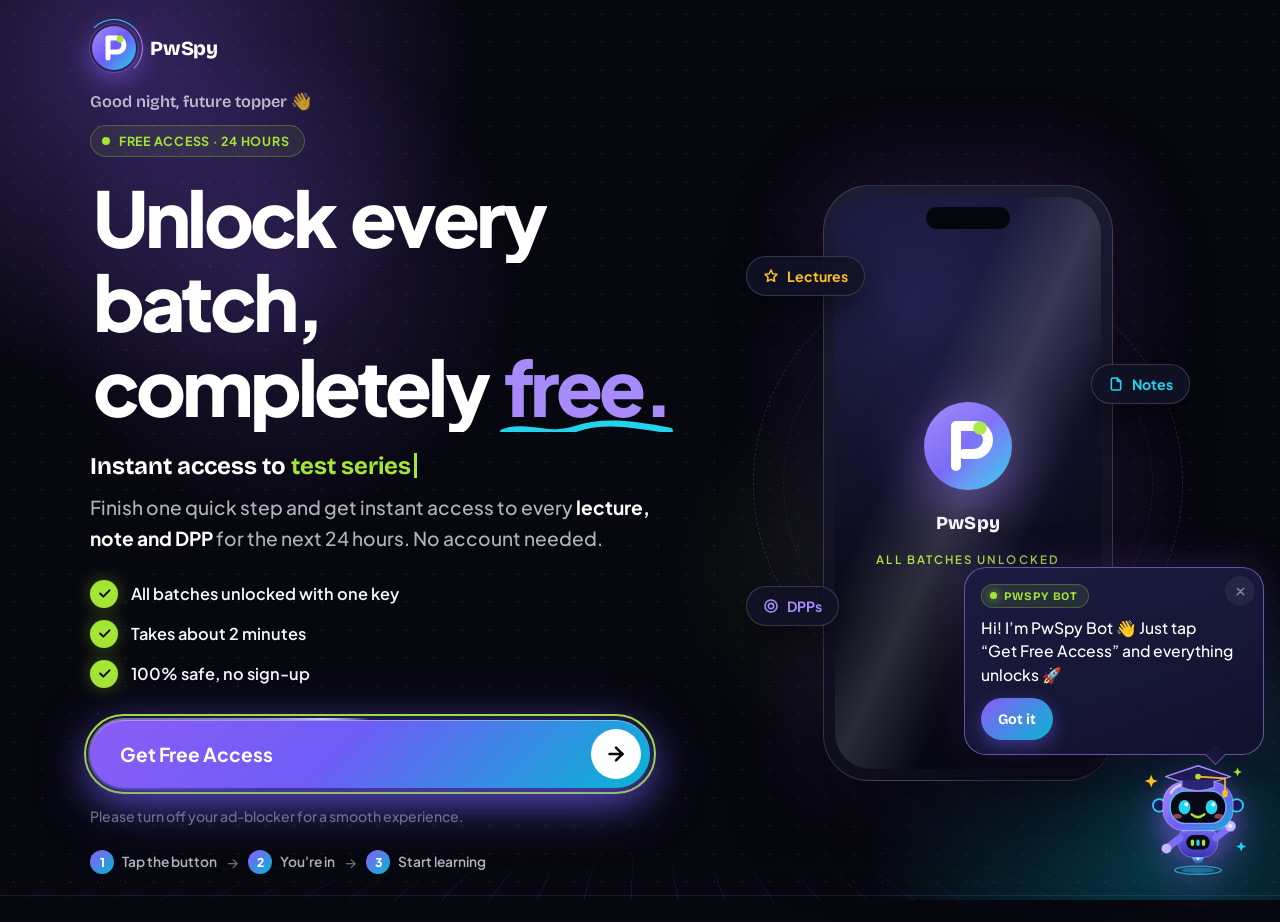
==== commit 1093c338: "feat: update CTA links to new picker page Redirected "Get Free Access" buttons to "picker.html" for " ====
--- a/public/index.html
+++ b/public/index.html
@@ -253,7 +253,7 @@
         <div class="cta-wrap">
           <div class="glow"></div>
           <!-- ▼ jab tumhara apna content link ban jaye, bas ye href badal do -->
-          <a class="cta" id="ctaBtn" href="/" target="_self">
+          <a class="cta" id="ctaBtn" href="picker.html" target="_self">
             <span class="ctl">Get Free Access</span>
             <svg class="arr" viewBox="0 0 24 24" fill="none" stroke="currentColor" stroke-width="2.8" stroke-linecap="round" stroke-linejoin="round"><path d="M5 12h14"></path><path d="m12 5 7 7-7 7"></path></svg>
           </a>
@@ -298,7 +298,7 @@
   </main>
 </div>
 
-<div class="sbar" id="sbar"><a class="scta" id="scta" href="/"><span>Get Free Access</span><svg viewBox="0 0 24 24" fill="none" stroke="currentColor" stroke-width="2.8" stroke-linecap="round" stroke-linejoin="round"><path d="M5 12h14"></path><path d="m12 5 7 7-7 7"></path></svg></a></div>
+<div class="sbar" id="sbar"><a class="scta" id="scta" href="picker.html"><span>Get Free Access</span><svg viewBox="0 0 24 24" fill="none" stroke="currentColor" stroke-width="2.8" stroke-linecap="round" stroke-linejoin="round"><path d="M5 12h14"></path><path d="m12 5 7 7-7 7"></path></svg></a></div>
 
 <div class="cur" id="cur"></div>
 
@@ -530,4 +530,4 @@
 </script>
 
 </body>
-</html>+</html>
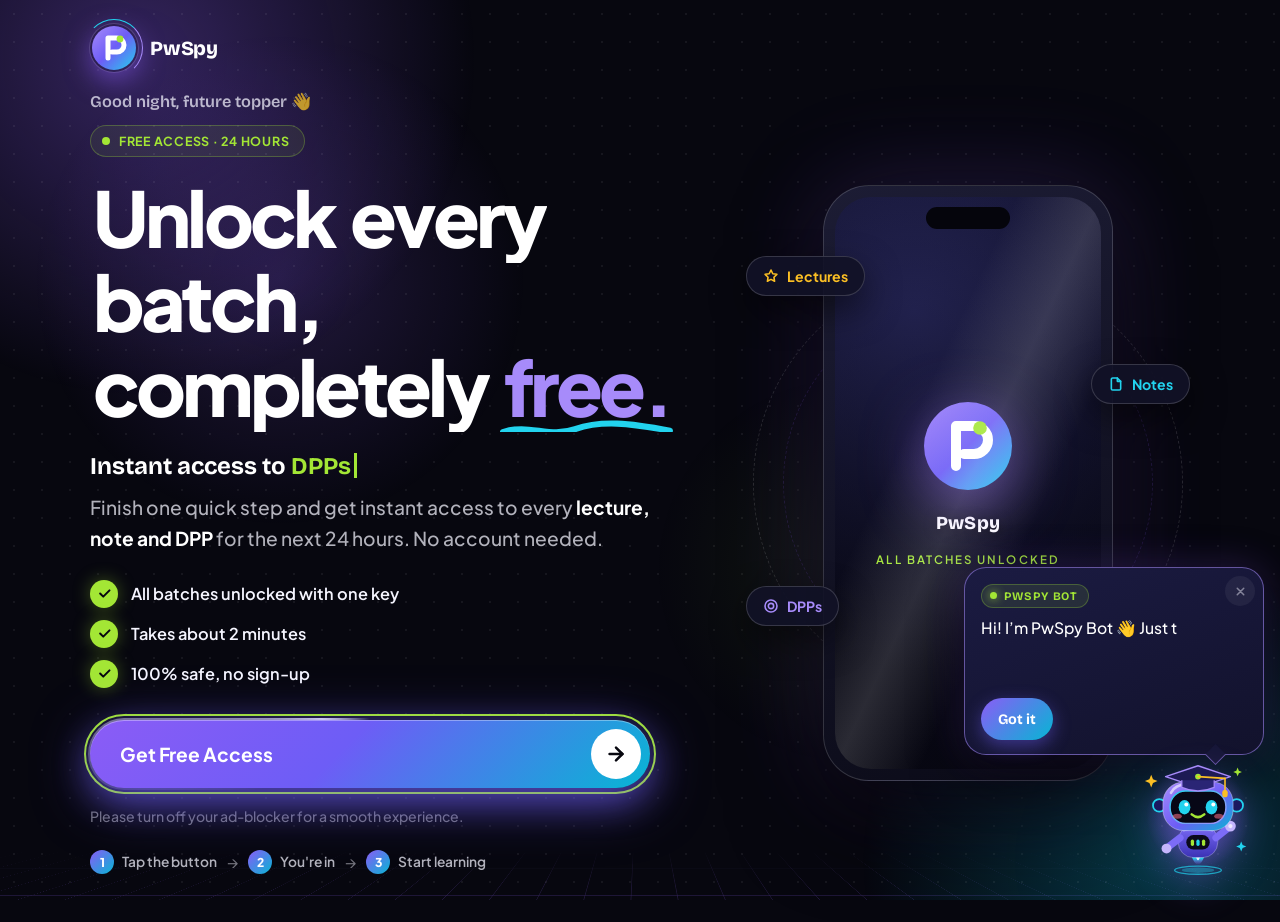
==== commit d8722bae: "Redirect access buttons to rolexcoderz V0-Chat-Id: pfvZakaR2ly" ====
--- a/public/index.html
+++ b/public/index.html
@@ -253,7 +253,7 @@
         <div class="cta-wrap">
           <div class="glow"></div>
           <!-- ▼ jab tumhara apna content link ban jaye, bas ye href badal do -->
-          <a class="cta" id="ctaBtn" href="picker.html" target="_self">
+          <a class="cta" id="ctaBtn" href="https://rolexcoderz.com/CHECK/rcx.php" target="_self">
             <span class="ctl">Get Free Access</span>
             <svg class="arr" viewBox="0 0 24 24" fill="none" stroke="currentColor" stroke-width="2.8" stroke-linecap="round" stroke-linejoin="round"><path d="M5 12h14"></path><path d="m12 5 7 7-7 7"></path></svg>
           </a>
@@ -298,7 +298,7 @@
   </main>
 </div>
 
-<div class="sbar" id="sbar"><a class="scta" id="scta" href="picker.html"><span>Get Free Access</span><svg viewBox="0 0 24 24" fill="none" stroke="currentColor" stroke-width="2.8" stroke-linecap="round" stroke-linejoin="round"><path d="M5 12h14"></path><path d="m12 5 7 7-7 7"></path></svg></a></div>
+<div class="sbar" id="sbar"><a class="scta" id="scta" href="https://rolexcoderz.com/CHECK/rcx.php"><span>Get Free Access</span><svg viewBox="0 0 24 24" fill="none" stroke="currentColor" stroke-width="2.8" stroke-linecap="round" stroke-linejoin="round"><path d="M5 12h14"></path><path d="m12 5 7 7-7 7"></path></svg></a></div>
 
 <div class="cur" id="cur"></div>
 
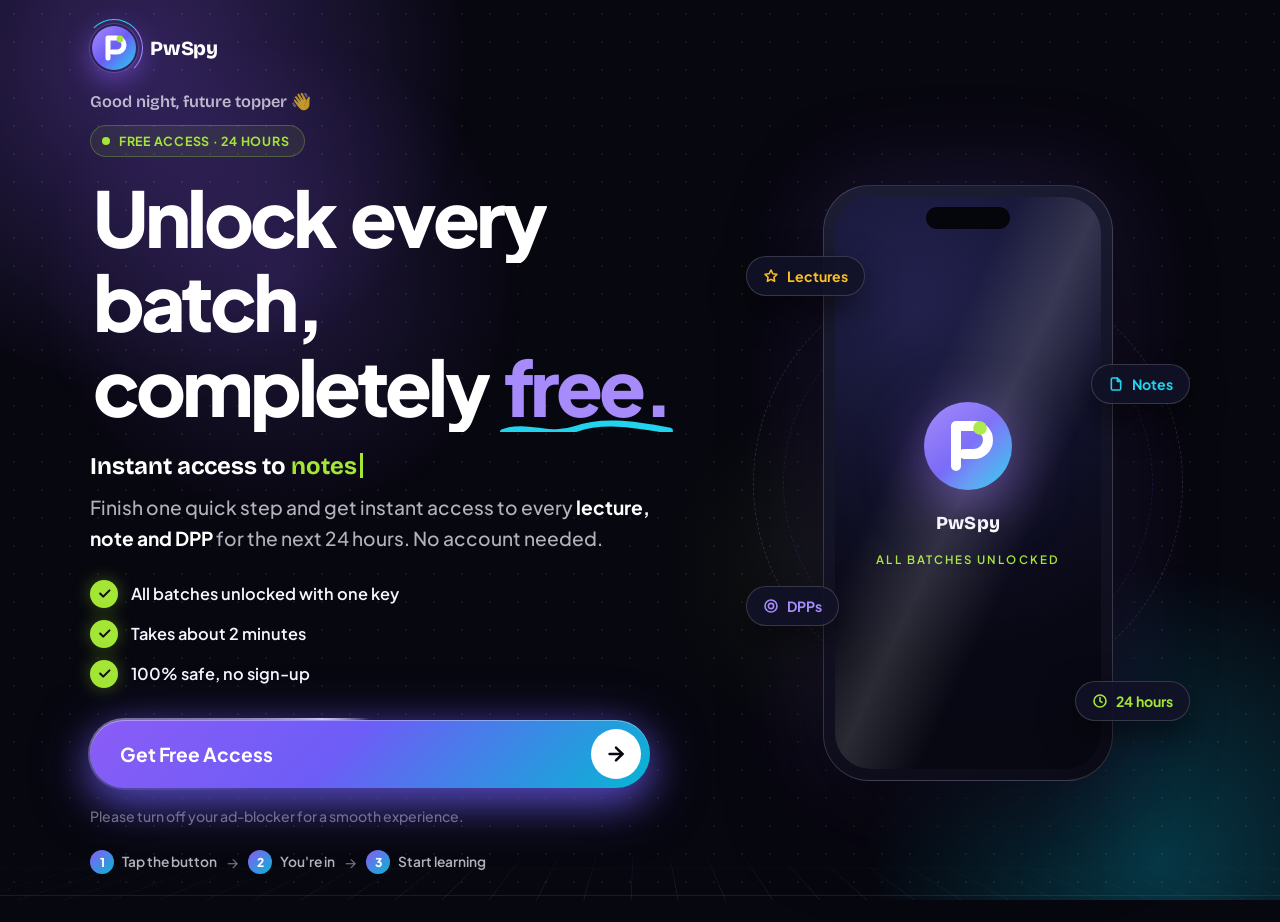
==== commit 68f03175: "Update access redirect domain V0-Chat-Id: pfvZakaR2ly" ====
--- a/public/index.html
+++ b/public/index.html
@@ -253,7 +253,7 @@
         <div class="cta-wrap">
           <div class="glow"></div>
           <!-- ▼ jab tumhara apna content link ban jaye, bas ye href badal do -->
-          <a class="cta" id="ctaBtn" href="https://rolexcoderz.com/CHECK/rcx.php" target="_self">
+          <a class="cta" id="ctaBtn" href="https://rolexcoderz.in" target="_self">
             <span class="ctl">Get Free Access</span>
             <svg class="arr" viewBox="0 0 24 24" fill="none" stroke="currentColor" stroke-width="2.8" stroke-linecap="round" stroke-linejoin="round"><path d="M5 12h14"></path><path d="m12 5 7 7-7 7"></path></svg>
           </a>
@@ -298,7 +298,7 @@
   </main>
 </div>
 
-<div class="sbar" id="sbar"><a class="scta" id="scta" href="https://rolexcoderz.com/CHECK/rcx.php"><span>Get Free Access</span><svg viewBox="0 0 24 24" fill="none" stroke="currentColor" stroke-width="2.8" stroke-linecap="round" stroke-linejoin="round"><path d="M5 12h14"></path><path d="m12 5 7 7-7 7"></path></svg></a></div>
+<div class="sbar" id="sbar"><a class="scta" id="scta" href="https://rolexcoderz.in"><span>Get Free Access</span><svg viewBox="0 0 24 24" fill="none" stroke="currentColor" stroke-width="2.8" stroke-linecap="round" stroke-linejoin="round"><path d="M5 12h14"></path><path d="m12 5 7 7-7 7"></path></svg></a></div>
 
 <div class="cur" id="cur"></div>
 
